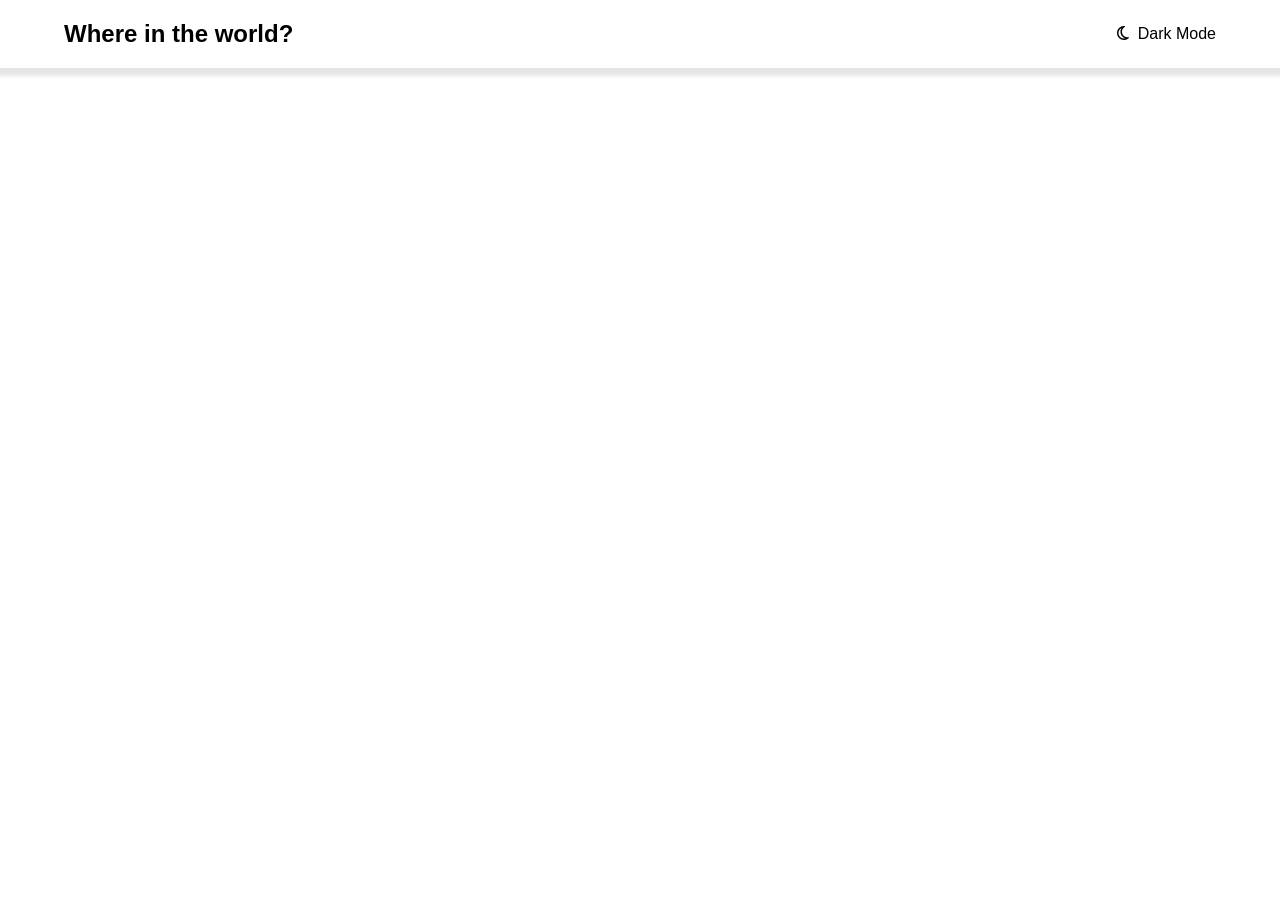
==== index.html @ c91071a3 "initial commit" ====
<!DOCTYPE html>
<html lang="en">
<head>
  <meta charset="UTF-8">
  <meta name="viewport" content="width=device-width, initial-scale=1.0">
  <title>Countries</title>
  <link rel="stylesheet" href="https://cdnjs.cloudflare.com/ajax/libs/font-awesome/6.7.2/css/all.min.css" integrity="sha512-Evv84Mr4kqVGRNSgIGL/F/aIDqQb7xQ2vcrdIwxfjThSH8CSR7PBEakCr51Ck+w+/U6swU2Im1vVX0SVk9ABhg==" crossorigin="anonymous" referrerpolicy="no-referrer" />

  <link href="https://fonts.google.com/specimen/Nunito+Sans">
  <link rel="stylesheet" href="style.css">
  <script src="script.js" defer></script>
  
</head>
<body>
  <header class= "header-container">
    <div class="header-content">
      <h2 class="title">Where in the world?</h2>
      <p><i class="fa-regular fa-moon"></i> &nbsp;Dark Mode</p>
    </div>
  </header>
  
</body>
</html>
---- style.css ----
*{
  box-sizing: border-box;
}
body{
  margin: 0;
  font-family: Nunito, sans-serif;
}
.header-container{
  box-shadow: 0 4px 4px 4px rgba(0,0, 0, 0.1);
  padding-inline: 24px;
  
}
.header-content{
  display: flex;
  align-items: center;
  justify-content:space-between;
  max-width: 1200px;
  margin-inline: auto;
  padding-inline: 24px;
 
  /* background-color: pink; */
  
}
.title{
  font-weight: 800;
}
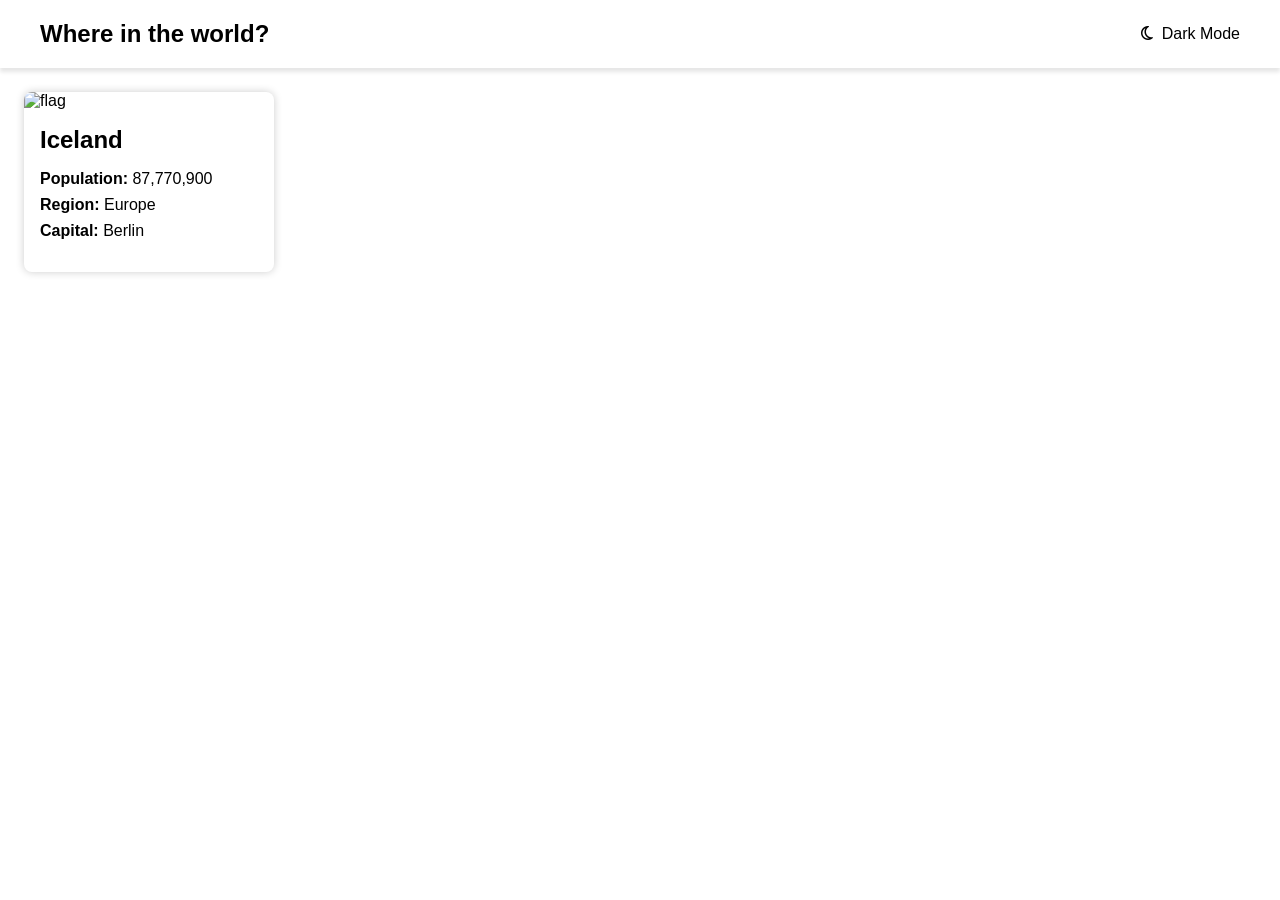
==== commit 716776e3: "Add Card" ====
--- a/index.html
+++ b/index.html
@@ -19,5 +19,22 @@
     </div>
   </header>
   
+  <main>
+    <div class="Countries-container">
+      <a href="#" class="country-card">
+        <img src="https://flagcdn.com/de.svg" alt="flag">
+
+        <div class="card-text">
+          <h3 class="card-title">Iceland</h3>
+          <p><b>Population: </b>87,770,900</p>
+          <p><b>Region: </b>Europe</p>
+          <p><b>Capital: </b>Berlin</p>
+        </div>
+        
+        
+      </a>
+    </div>
+  </main>
+
 </body>
 </html>
--- a/style.css
+++ b/style.css
@@ -5,8 +5,17 @@
   margin: 0;
   font-family: Nunito, sans-serif;
 }
+main{
+  padding: 24px;
+}
+
+a{
+  text-decoration-line: none;
+  color: inherit;
+}
+
 .header-container{
-  box-shadow: 0 4px 4px 4px rgba(0,0, 0, 0.1);
+  box-shadow: 0 4px 4px 0px rgba(0,0, 0, 0.1);
   padding-inline: 24px;
   
 }
@@ -16,11 +25,46 @@
   justify-content:space-between;
   max-width: 1200px;
   margin-inline: auto;
-  padding-inline: 24px;
+ 
  
   /* background-color: pink; */
   
 }
 .title{
   font-weight: 800;
+}
+
+.countries-container{
+  max-width: 1200px;
+  margin-inline: auto;
+  margin-top: 16px;
+
+}
+.country-card{
+  display: inline-block;
+  width: 250px;
+  border-radius: 8px;
+  overflow: hidden;
+  padding-bottom: 24px;
+  box-shadow: 0 0px 8px 0px rgba(0,0, 0, 0.2);
+  transition: transform 0.2s ease-in-out;
+}
+.country-card:hover{
+  /* background-color: pink */
+  transform: scale(1.05);  /*to make zoomin card */
+}
+.card-title{
+  font-size: 24px;
+  margin-block: 16px;
+}
+
+.card-text{
+  padding-inline: 16px ;
+}
+.card-text p{
+  margin-block: 8px;
+}
+.country-card img{
+  width: 100%;
+
 }
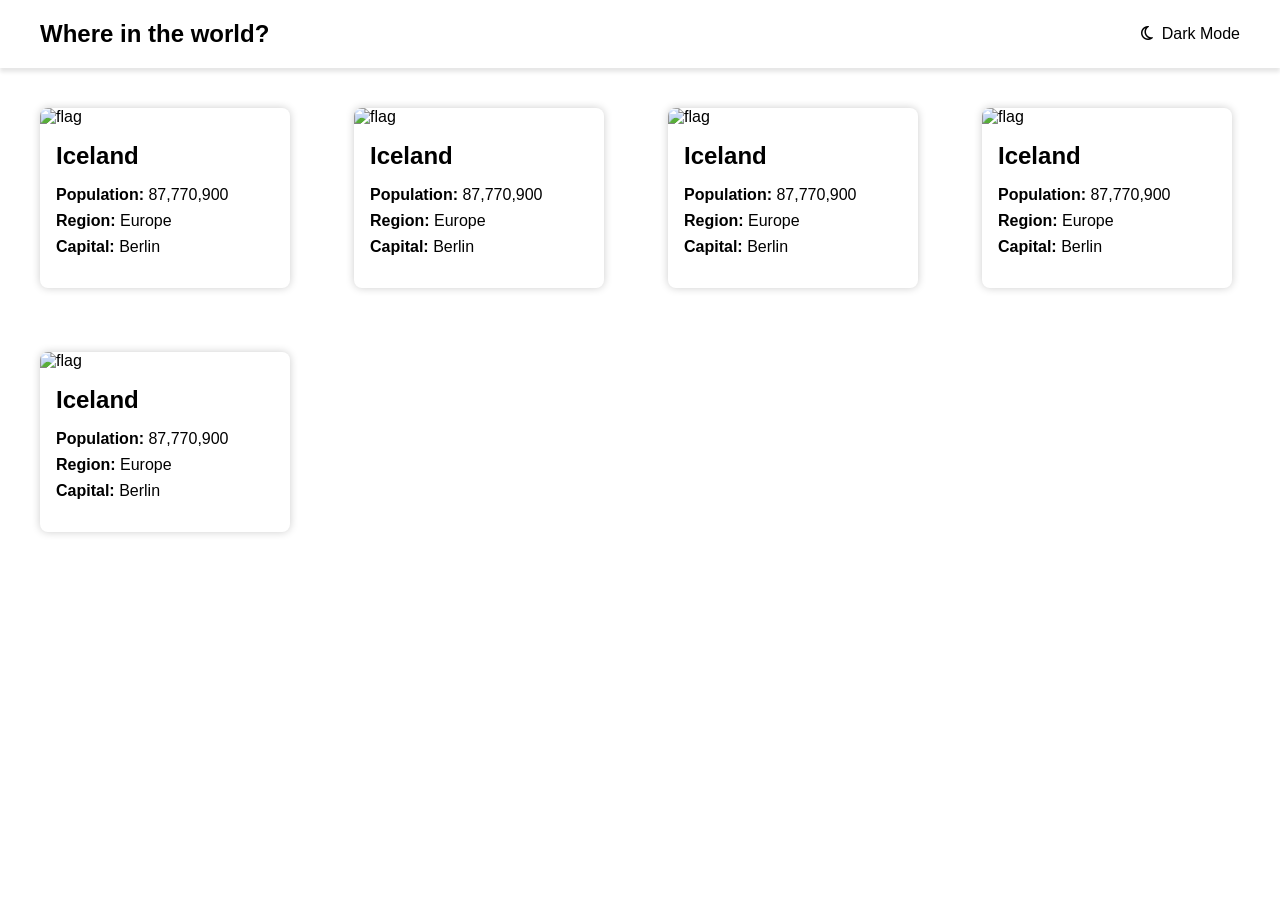
==== commit 36275474: "Add more card" ====
--- a/index.html
+++ b/index.html
@@ -20,20 +20,62 @@
   </header>
   
   <main>
-    <div class="Countries-container">
+
+    <!-- Card First -->
+    <div class="countries-container">
       <a href="#" class="country-card">
         <img src="https://flagcdn.com/de.svg" alt="flag">
-
         <div class="card-text">
           <h3 class="card-title">Iceland</h3>
           <p><b>Population: </b>87,770,900</p>
           <p><b>Region: </b>Europe</p>
           <p><b>Capital: </b>Berlin</p>
         </div>
-        
-        
+        <!-- Card second -->
+        <a href="#" class="country-card">
+          <img src="https://flagcdn.com/de.svg" alt="flag">
+          <div class="card-text">
+            <h3 class="card-title">Iceland</h3>
+            <p><b>Population: </b>87,770,900</p>
+            <p><b>Region: </b>Europe</p>
+            <p><b>Capital: </b>Berlin</p>
+          </div>
+        </a>
+        <!-- card third -->
+        <a href="#" class="country-card">
+          <img src="https://flagcdn.com/de.svg" alt="flag">
+          <div class="card-text">
+            <h3 class="card-title">Iceland</h3>
+            <p><b>Population: </b>87,770,900</p>
+            <p><b>Region: </b>Europe</p>
+            <p><b>Capital: </b>Berlin</p>
+          </div>
+        </a>
+        <!-- card four -->
+        <a href="#" class="country-card">
+          <img src="https://flagcdn.com/de.svg" alt="flag">
+          <div class="card-text">
+            <h3 class="card-title">Iceland</h3>
+            <p><b>Population: </b>87,770,900</p>
+            <p><b>Region: </b>Europe</p>
+            <p><b>Capital: </b>Berlin</p>
+          </div>
+        </a>
+        <!-- card fifth -->
+        <a href="#" class="country-card">
+          <img src="https://flagcdn.com/de.svg" alt="flag">
+          <div class="card-text">
+            <h3 class="card-title">Iceland</h3>
+            <p><b>Population: </b>87,770,900</p>
+            <p><b>Region: </b>Europe</p>
+            <p><b>Capital: </b>Berlin</p>
+          </div>
+        </a>
+
       </a>
+
     </div>
+    
   </main>
 
 </body>
--- a/style.css
+++ b/style.css
@@ -38,7 +38,10 @@
   max-width: 1200px;
   margin-inline: auto;
   margin-top: 16px;
-
+  display: flex;  /*To make card flex*/
+  gap: 64px; /*To make gap between cards */
+  flex-wrap: wrap; 
+  justify-content: /*space-between*/;
 }
 .country-card{
   display: inline-block;
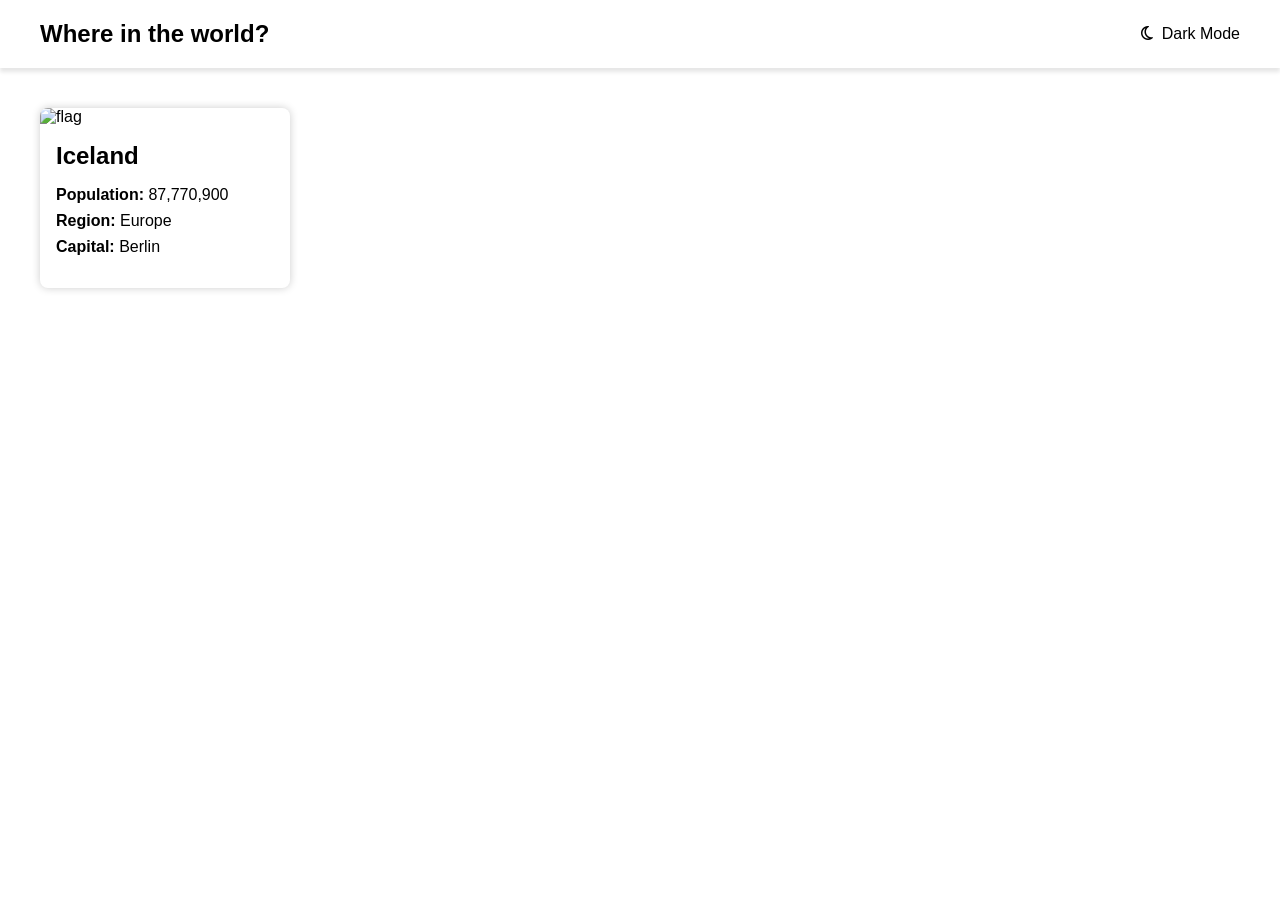
==== commit 46f53b38: "Add javascript for card" ====
--- a/index.html
+++ b/index.html
@@ -24,54 +24,13 @@
     <!-- Card First -->
     <div class="countries-container">
       <a href="#" class="country-card">
-        <img src="https://flagcdn.com/de.svg" alt="flag">
+        <img src="https://flagcdn.com/de.svg" alt="flag" />
         <div class="card-text">
           <h3 class="card-title">Iceland</h3>
           <p><b>Population: </b>87,770,900</p>
           <p><b>Region: </b>Europe</p>
           <p><b>Capital: </b>Berlin</p>
         </div>
-        <!-- Card second -->
-        <a href="#" class="country-card">
-          <img src="https://flagcdn.com/de.svg" alt="flag">
-          <div class="card-text">
-            <h3 class="card-title">Iceland</h3>
-            <p><b>Population: </b>87,770,900</p>
-            <p><b>Region: </b>Europe</p>
-            <p><b>Capital: </b>Berlin</p>
-          </div>
-        </a>
-        <!-- card third -->
-        <a href="#" class="country-card">
-          <img src="https://flagcdn.com/de.svg" alt="flag">
-          <div class="card-text">
-            <h3 class="card-title">Iceland</h3>
-            <p><b>Population: </b>87,770,900</p>
-            <p><b>Region: </b>Europe</p>
-            <p><b>Capital: </b>Berlin</p>
-          </div>
-        </a>
-        <!-- card four -->
-        <a href="#" class="country-card">
-          <img src="https://flagcdn.com/de.svg" alt="flag">
-          <div class="card-text">
-            <h3 class="card-title">Iceland</h3>
-            <p><b>Population: </b>87,770,900</p>
-            <p><b>Region: </b>Europe</p>
-            <p><b>Capital: </b>Berlin</p>
-          </div>
-        </a>
-        <!-- card fifth -->
-        <a href="#" class="country-card">
-          <img src="https://flagcdn.com/de.svg" alt="flag">
-          <div class="card-text">
-            <h3 class="card-title">Iceland</h3>
-            <p><b>Population: </b>87,770,900</p>
-            <p><b>Region: </b>Europe</p>
-            <p><b>Capital: </b>Berlin</p>
-          </div>
-        </a>
-
       </a>
 
     </div>
--- a/style.css
+++ b/style.css
@@ -41,7 +41,7 @@
   display: flex;  /*To make card flex*/
   gap: 64px; /*To make gap between cards */
   flex-wrap: wrap; 
-  justify-content: /*space-between*/;
+  justify-content: space-between;
 }
 .country-card{
   display: inline-block;
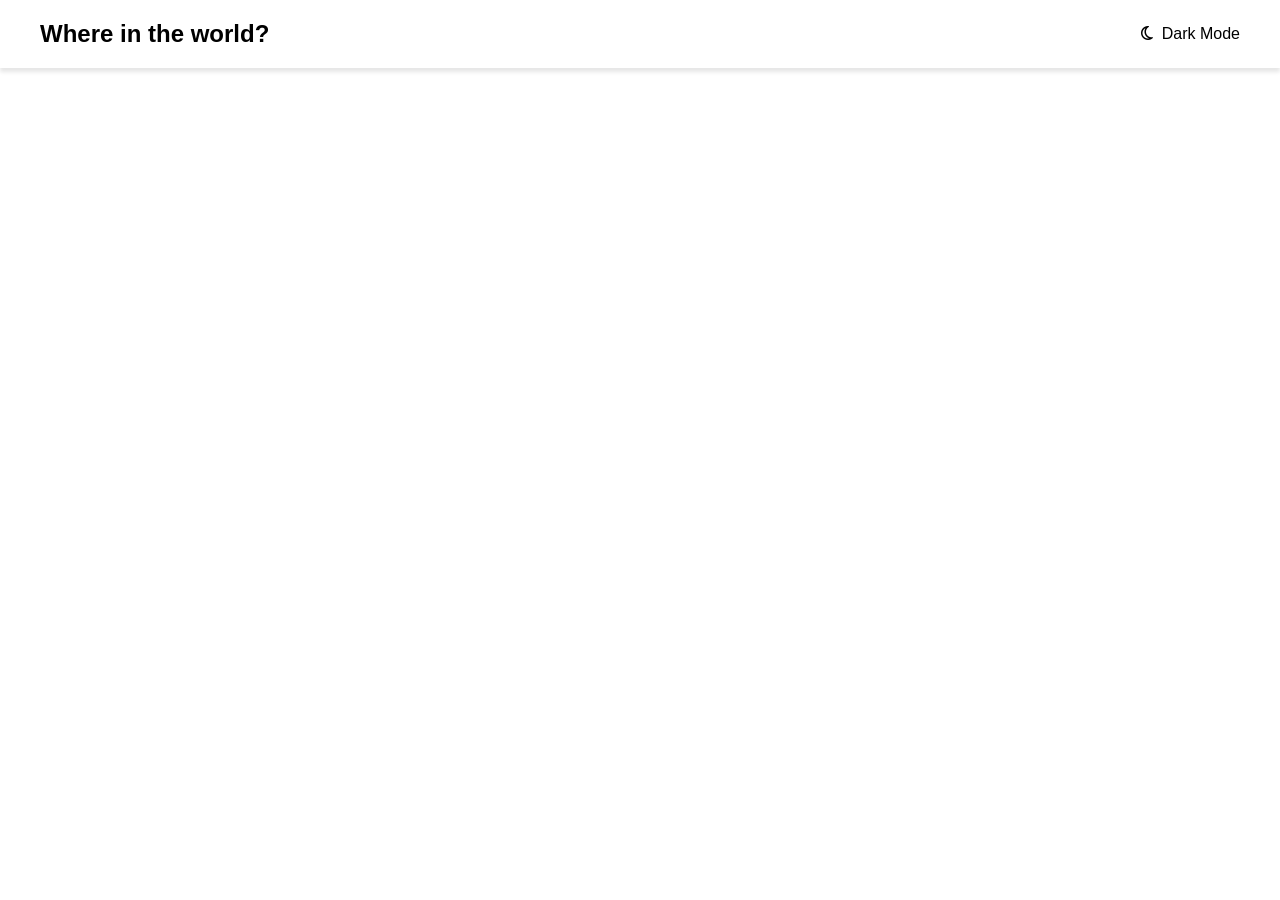
==== commit 65068ffb: "Create Different Countries Information" ====
--- a/index.html
+++ b/index.html
@@ -8,6 +8,7 @@
 
   <link href="https://fonts.google.com/specimen/Nunito+Sans">
   <link rel="stylesheet" href="style.css">
+  
   <script src="script.js" defer></script>
   
 </head>
@@ -23,15 +24,15 @@
 
     <!-- Card First -->
     <div class="countries-container">
-      <a href="#" class="country-card">
+      <!-- <a href="#" class="country-card">
         <img src="https://flagcdn.com/de.svg" alt="flag" />
         <div class="card-text">
-          <h3 class="card-title">Iceland</h3>
+          <h3 class="card-title">Germany</h3>
           <p><b>Population: </b>87,770,900</p>
           <p><b>Region: </b>Europe</p>
           <p><b>Capital: </b>Berlin</p>
         </div>
-      </a>
+      </a> -->
 
     </div>
     
--- a/style.css
+++ b/style.css
@@ -70,4 +70,12 @@
 .country-card img{
   width: 100%;
 
+}
+
+
+@media(max-width:768px)
+{
+  .countries-container{
+    justify-content: center;
+  }
 }
